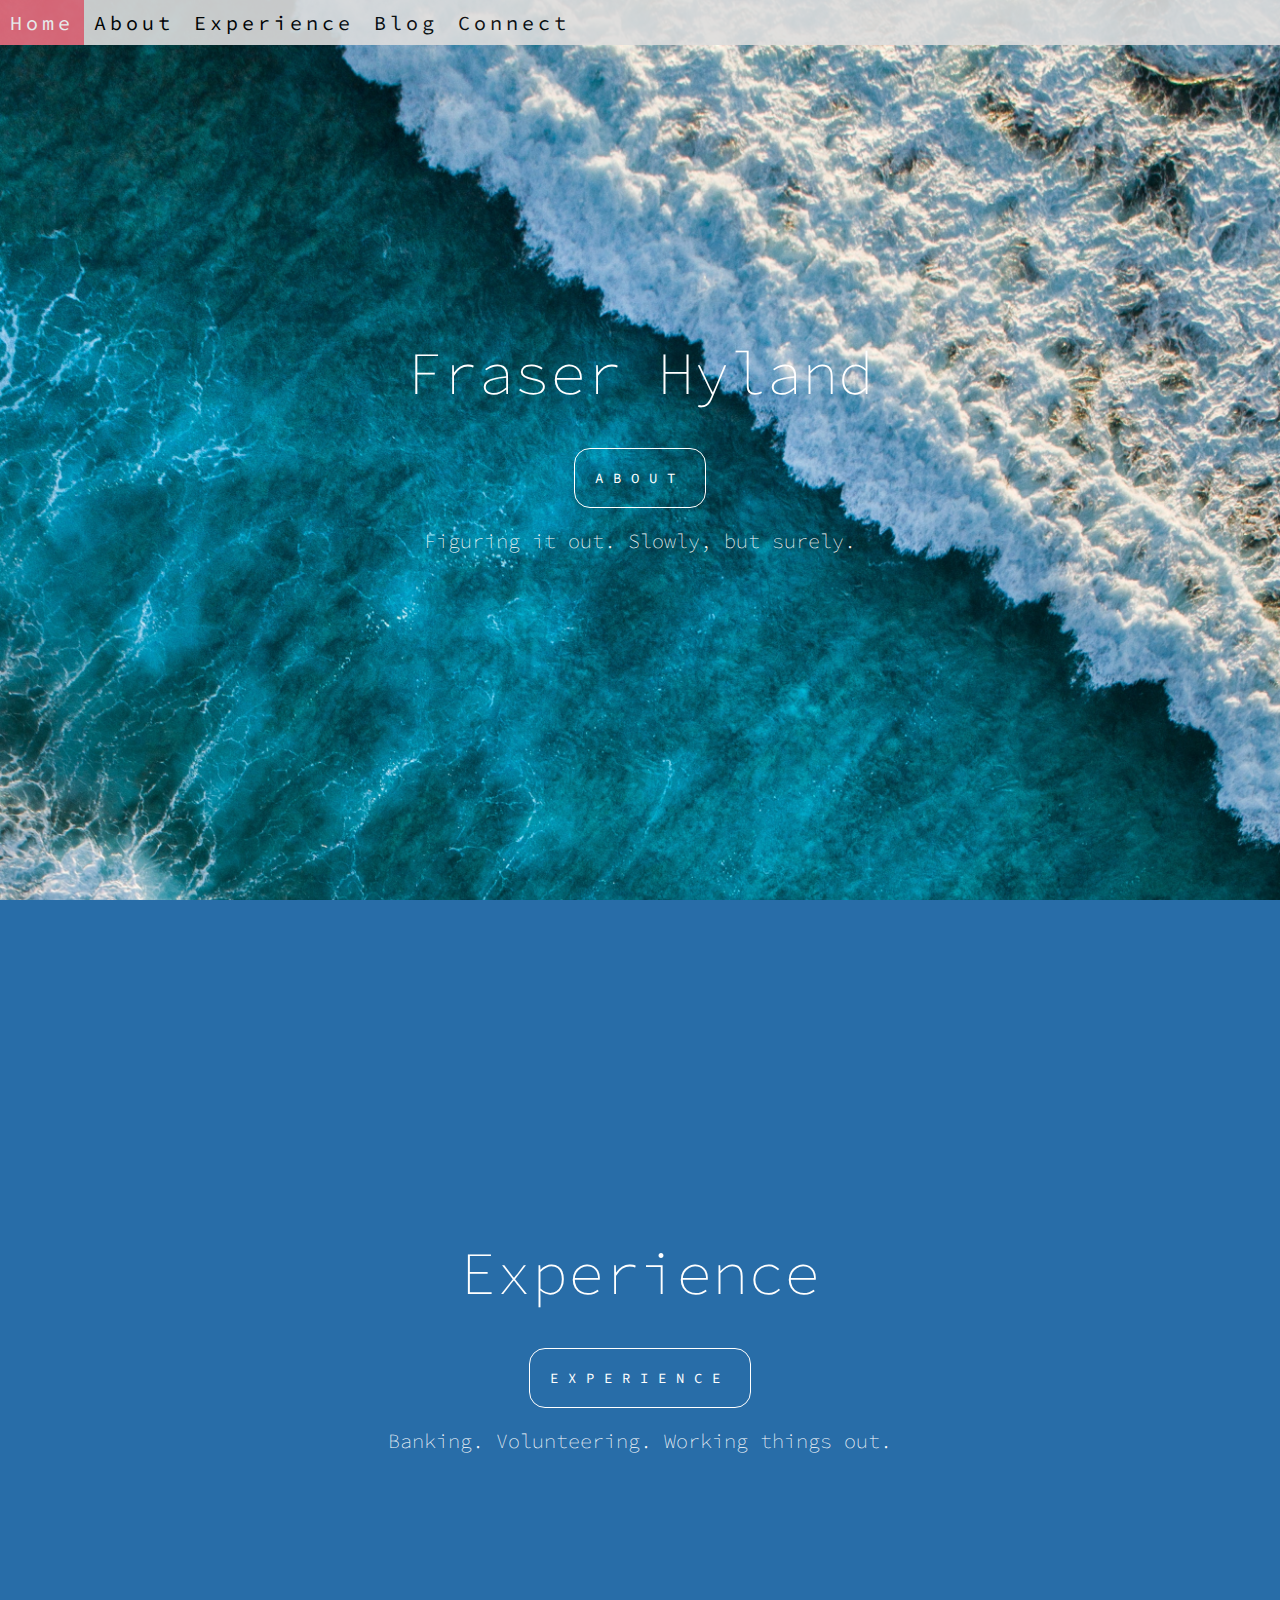
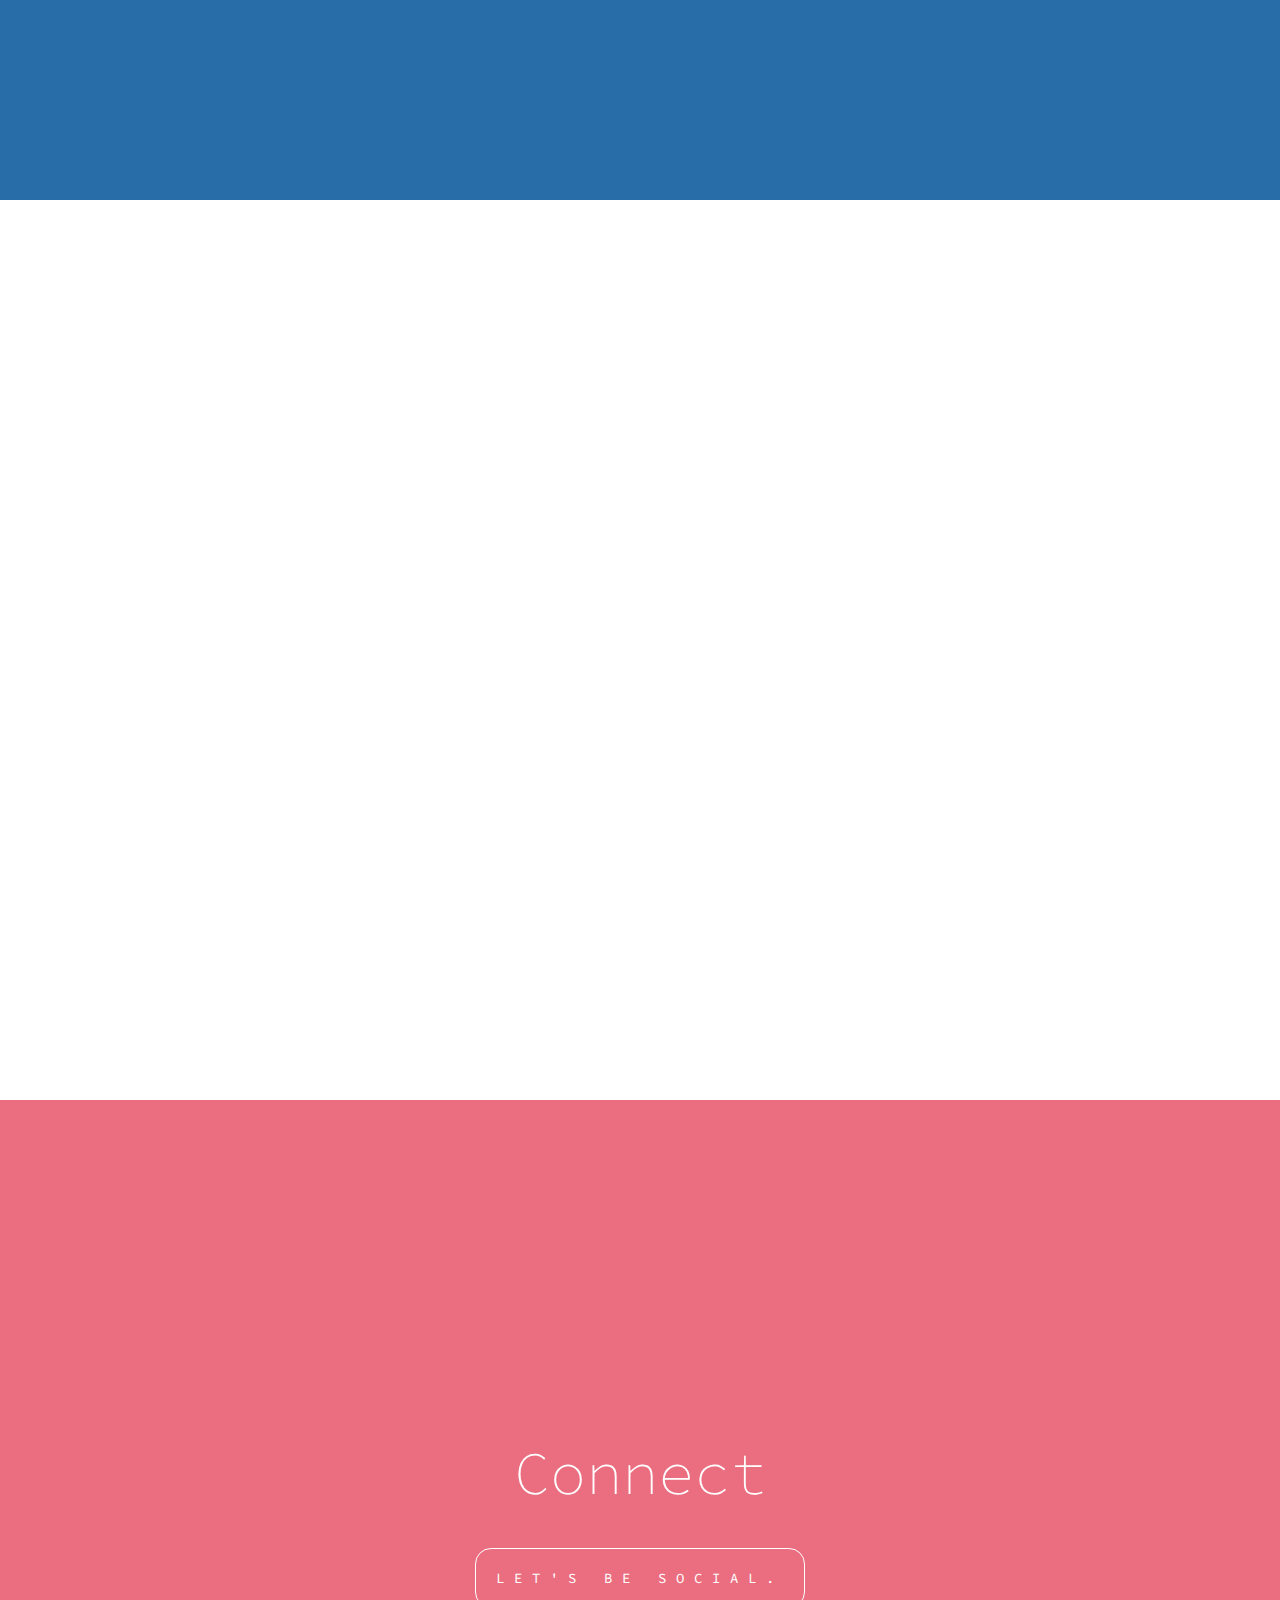
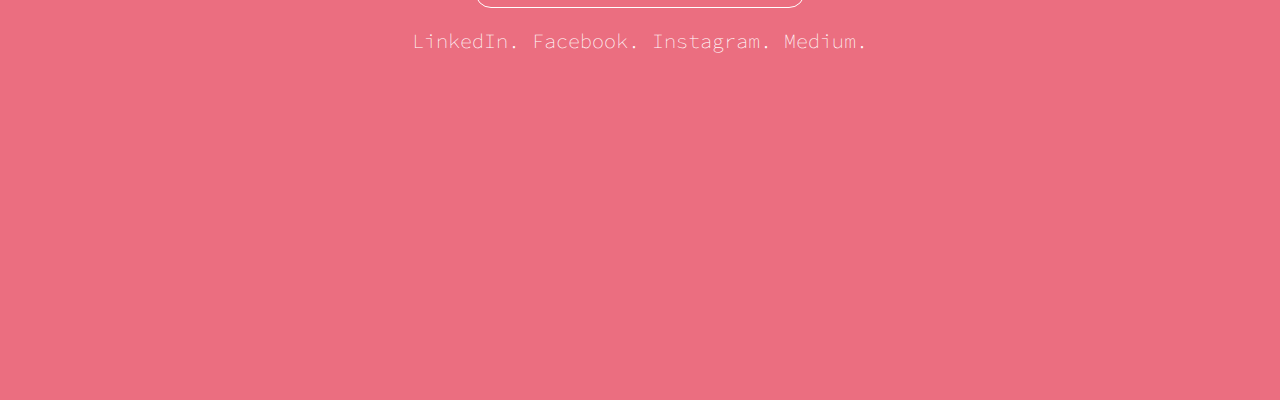
==== index.html @ 8ef7f17a "Personal Website" ====
<!DOCTYPE html>
<html>
<head>
	<title>Fraser Hyland</title>
	<link rel="stylesheet" type="text/css" href="stylesheet.css">
</head>

<body>
	<div id="navbar">
		<ul>
			<li>
				<a href="index.html";>Home</a>
			</li>
			<li>
				<a href="AboutPage.html";>About</a>
			</li>
			<li>
				<a href="ExperiencePage.html";>Experience</a>
			</li>
			<li>
				<a href="BlogPage.html";>Blog</a>
			</li>
			<li>
				<a href="Connect.html";>Connect</a>
			</li>
		</ul>
	</div>

	<div id="TitleSection">
		<h2>Fraser Hyland</h2>
		<button onclick="window.location.href='AboutPage.html';">About</button>
		<br>
		<p>Figuring it out. Slowly, but surely.</p>
		<br>
	</div>

	<div id="ExperienceSection">
		<h2>Experience</h2>
		<button onclick="window.location.href='ExperiencePage.html';">Experience</button>
		<br>
		<p>Banking. Volunteering. Working things out.</p>
		<br>
	</div>

	<div id="BlogSection">
		<h2>Blog</h2>
		<button onclick="window.location.href='BlogPage.html';">Blog</button>
		<br>
		<p>Sometimes I write about things.</p>
		<br>
	</div>

	<div id="ConnectSection">
		<h2>Connect</h2>
		<button onclick="window.location.href='Connect.html';">Let's be social.</button>
		<br>
		<p>LinkedIn. Facebook. Instagram. Medium.</p>
		<br>
	</div>

</body>
</html>
---- stylesheet.css ----
@import url(https://fonts.googleapis.com/css?family=EB+Garamond:200,300,400,500,600,700,900);
@import url(https://fonts.googleapis.com/css?family=Source+Code+Pro:200,300,400,500,600,700,900);

* {
	border: 0;
	padding: 0;
	margin: 0;
}

#navbar {
	overflow: hidden;
	background: #ddd;
	opacity: 0.9;
	filter: alpha(opacity=50);
	position: fixed;
	top: 0;
	left: 0;
	z-index: 9999;
	width: 100%;
	height: 45px;
}

#navbar a {
	float: left;
	display: inline-block;
	color: black;
	text-align: center;
	padding: 10px 10px;
	text-decoration: none;
	font-family: "Source Code Pro", serif;
	font-size: 20px;
	letter-spacing: 4px;
}

#navbar a:hover {
	color: white;
	transition: all 0.3s ease-out;
	background: #eb6e80;
}
#navbar li {
	float: left;
	display: inline-block;
}

#TitleSection {
	background-image: url(sea.jpg);
	background-size: cover; 
	display: flex;
	flex-direction: column;
	align-items: center;
	justify-content: center;
	font-family: "Source Code Pro";
	font-weight: 200;
	width: 100%;
	height: 100vh;
}

#ExperienceSection {
	background-color: #286da8;
	background-size: cover; 
	display: flex;
	flex-direction: column;
	align-items: center;
	justify-content: center;
	font-family: "Source Code Pro";
	font-weight: 200;
	width: 100%;
	height: 100vh;
}

#BlogSection {
	background-image: url(hammock.jpg);
	background-size: cover; 
	display: flex;
	flex-direction: column;
	align-items: center;
	justify-content: center;
	font-family: "Source Code Pro";
	font-weight: 200;
	width: 100%;
	height: 100vh;
}

#ConnectSection {
	background-color: #eb6e80;
	background-size: cover; 
	display: flex;
	flex-direction: column;
	align-items: center;
	justify-content: center;
	font-family: "Source Code Pro";
	font-weight: 200;
	width: 100%;
	height: 100vh;
}

h2 {
	font-size: 60px;
	font-weight: 200;
	color: white;
	background: none;
	padding: 8px 24px;
	border-radius: 16px;
}

button {
	margin: 30px auto 0;
	padding: 20px 20px;
	background-color: transparent;
	color: white;
	font-family: "Source Code Pro";
	font-size: 14px;
	text-align: center;
	border: 1px solid white;
	border-radius: 16px;
	text-transform: uppercase;
	text-decoration: none;
	letter-spacing: 10px;
	outline: none;
	cursor: pointer;
}

button:hover {
	transition: 0.3s;
	color: black;
	border: 1px solid black;
}

p {
	font-size: 20px;
	color: white;
}
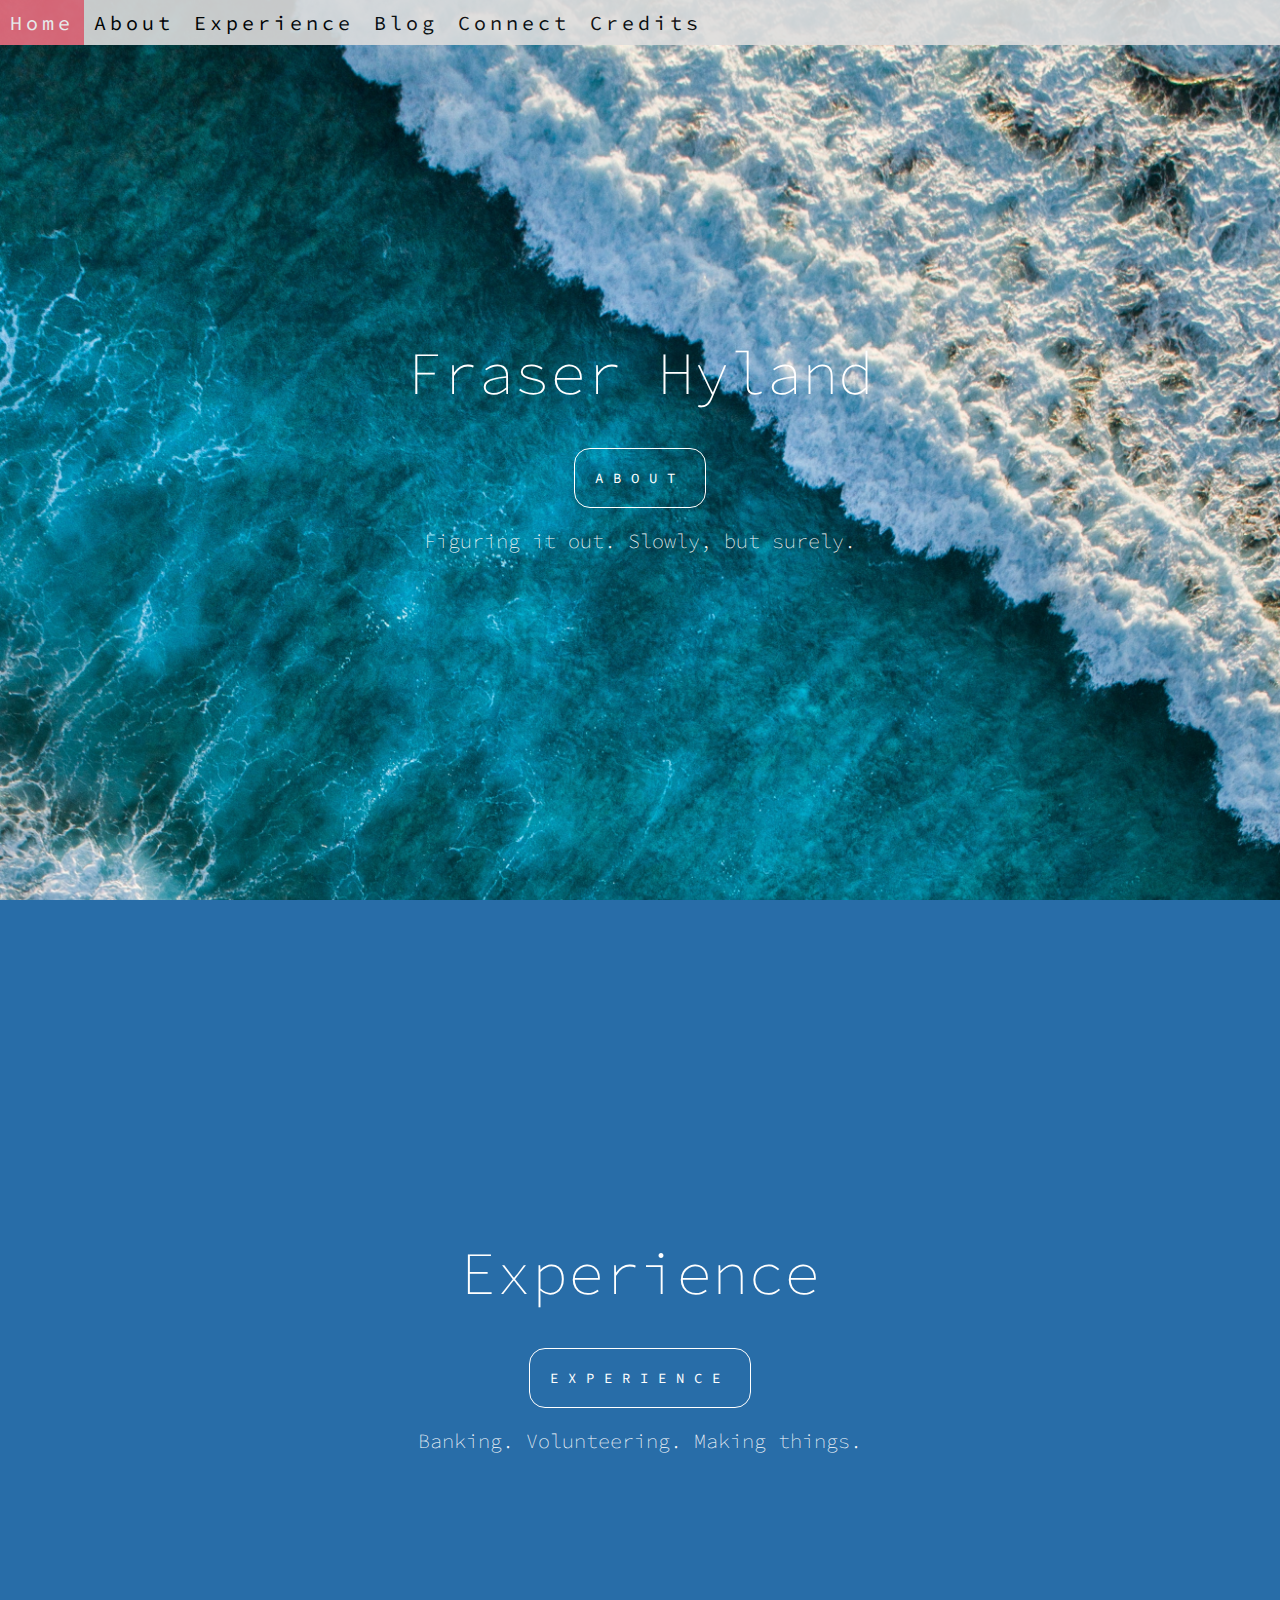
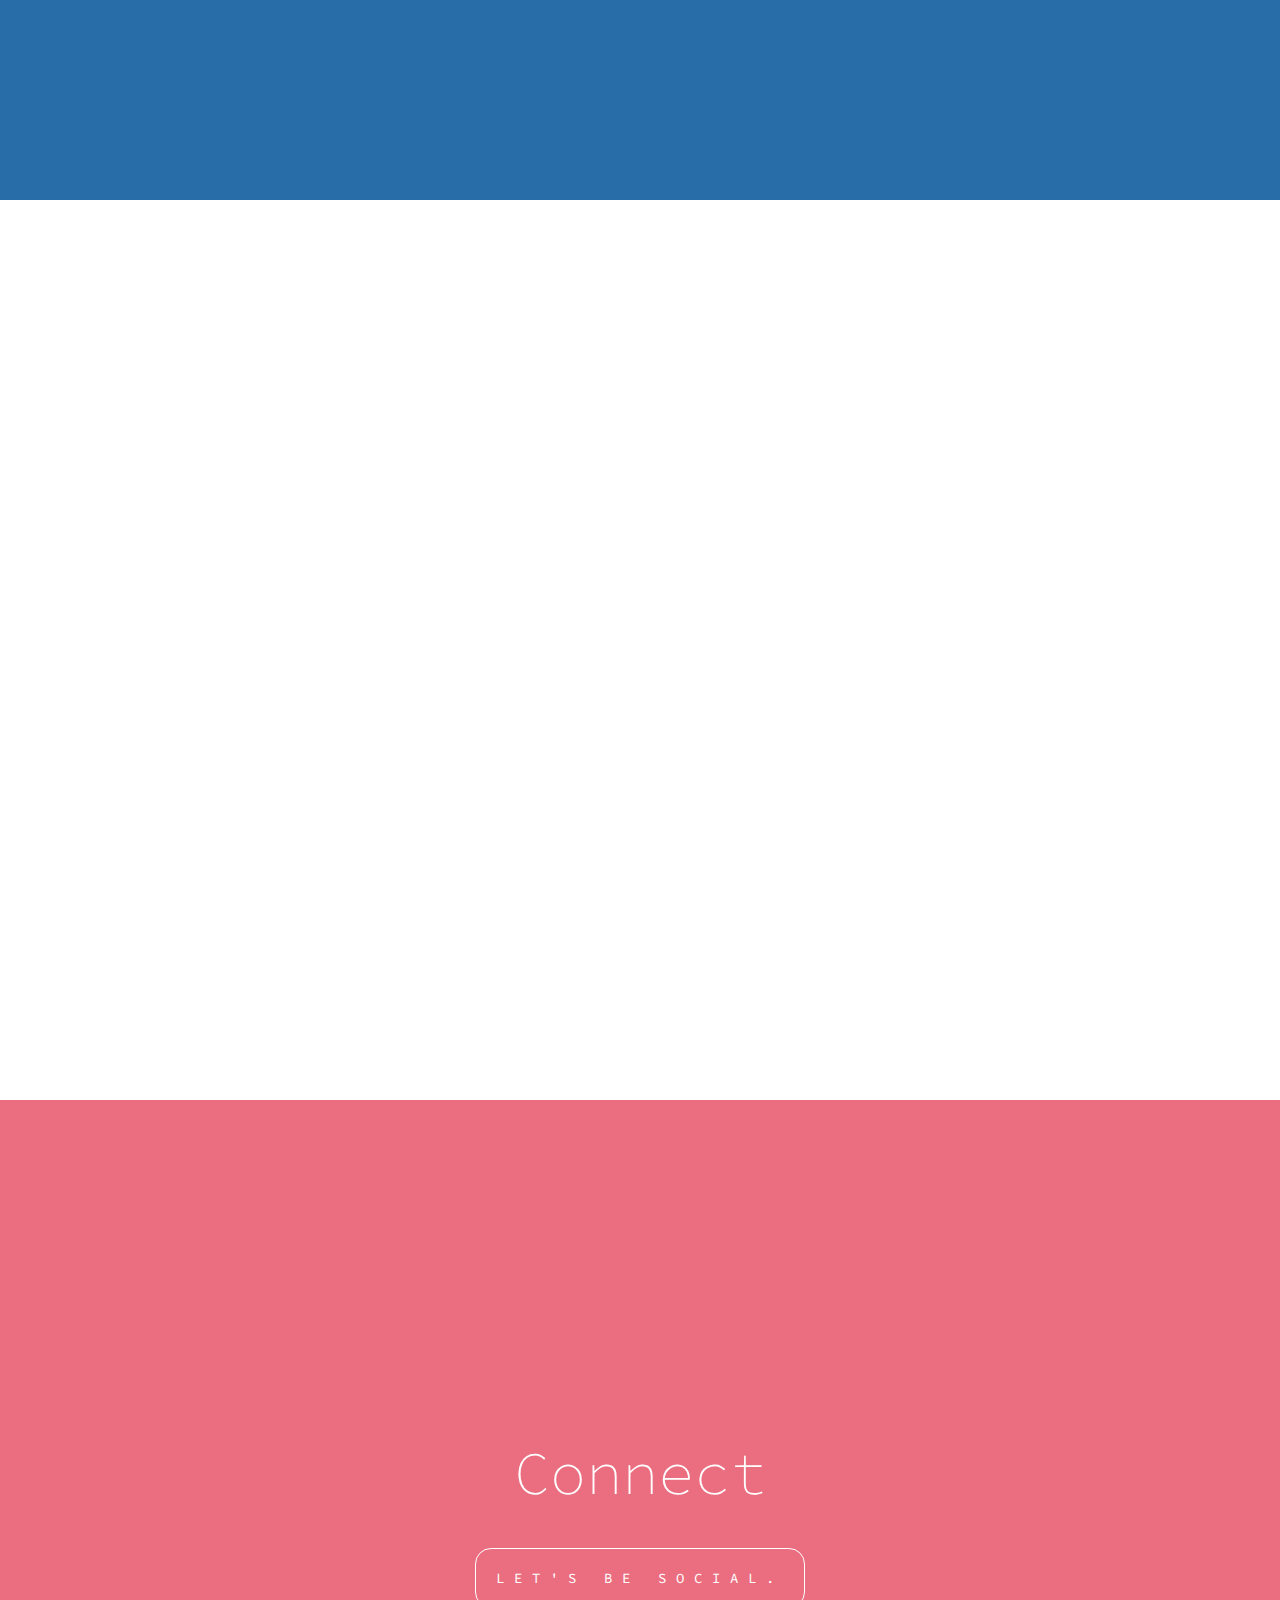
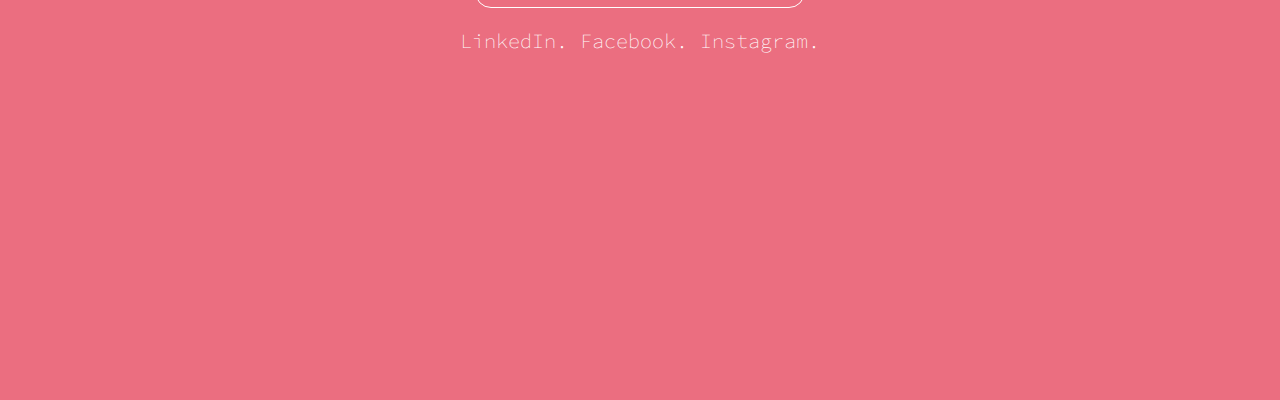
==== commit 97b4b574: "Add files via upload" ====
--- a/index.html
+++ b/index.html
@@ -24,6 +24,9 @@
 			<li>
 				<a href="Connect.html";>Connect</a>
 			</li>
+			<li>
+				<a href="Credits.html";>Credits</a>
+			</li>
 		</ul>
 	</div>
 
@@ -39,7 +42,7 @@
 		<h2>Experience</h2>
 		<button onclick="window.location.href='ExperiencePage.html';">Experience</button>
 		<br>
-		<p>Banking. Volunteering. Working things out.</p>
+		<p>Banking. Volunteering. Making things.</p>
 		<br>
 	</div>
 
@@ -55,7 +58,7 @@
 		<h2>Connect</h2>
 		<button onclick="window.location.href='Connect.html';">Let's be social.</button>
 		<br>
-		<p>LinkedIn. Facebook. Instagram. Medium.</p>
+		<p>LinkedIn. Facebook. Instagram.</p>
 		<br>
 	</div>
 
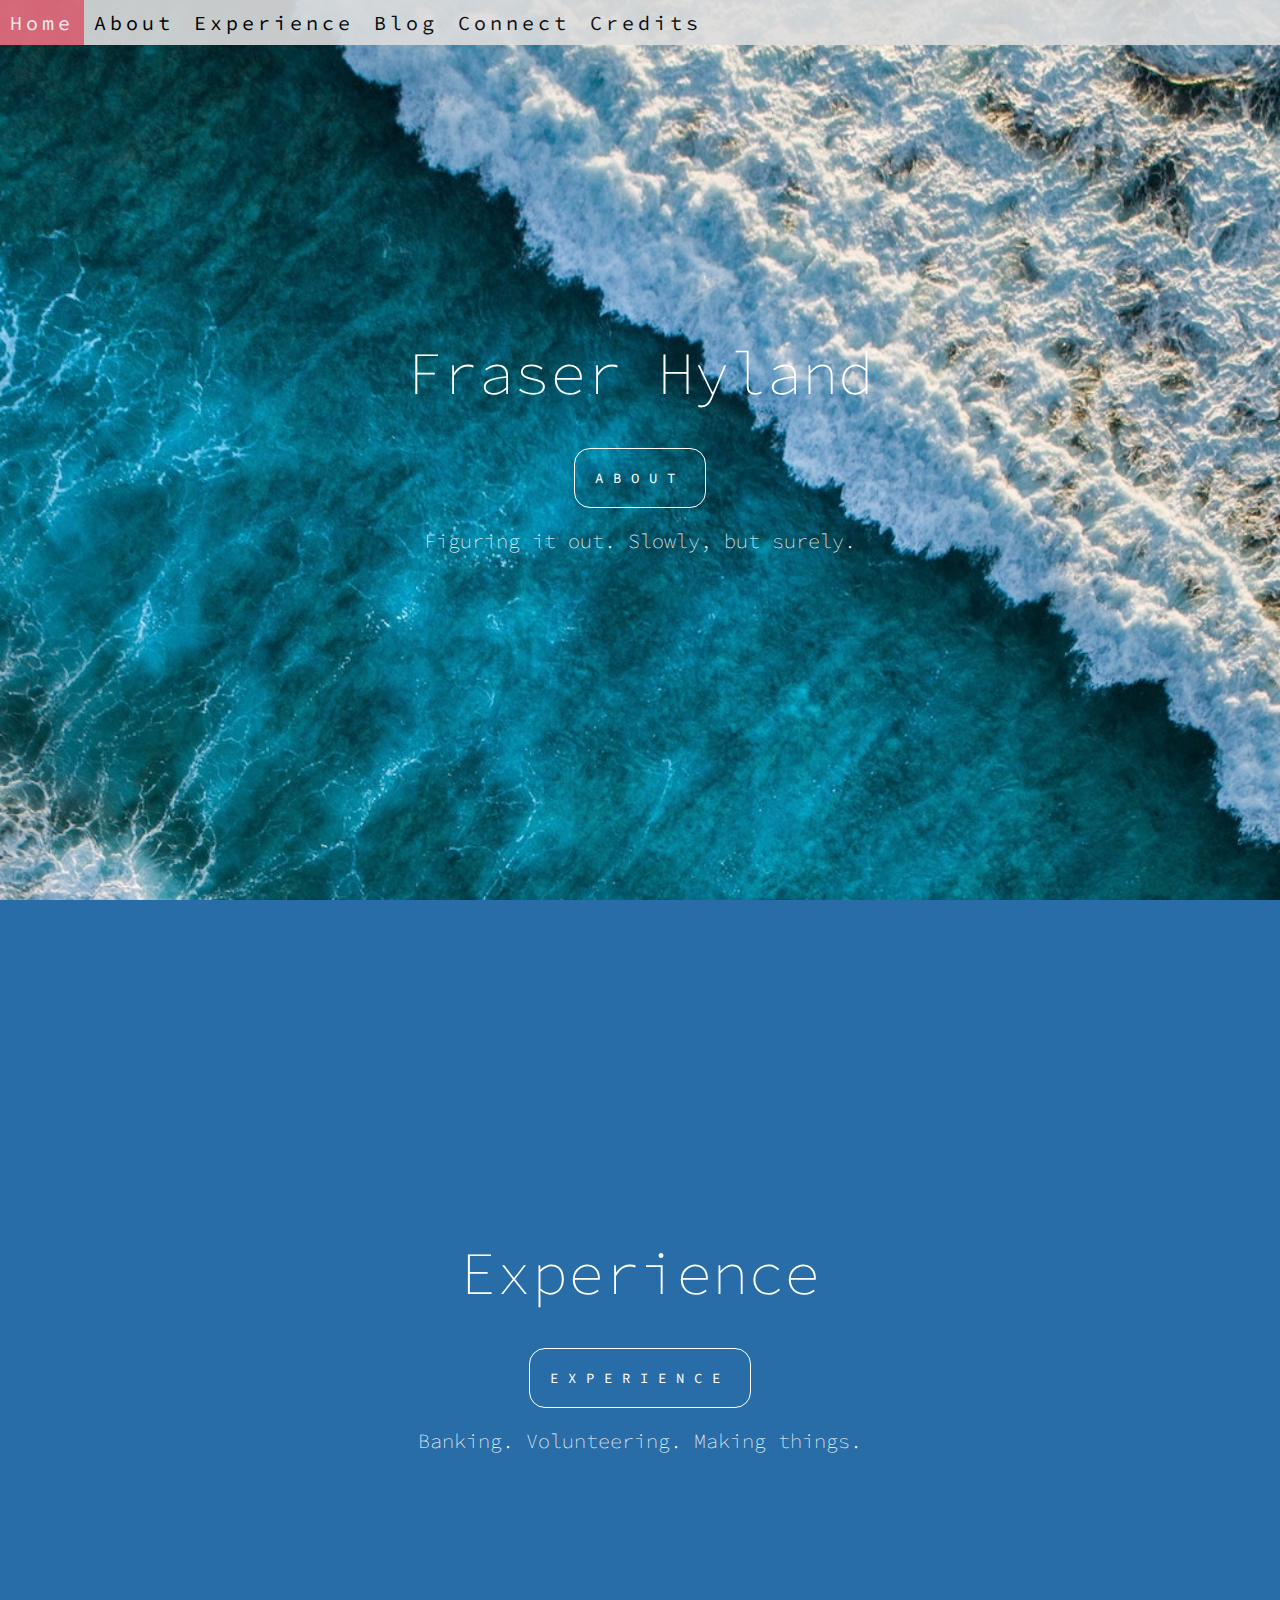
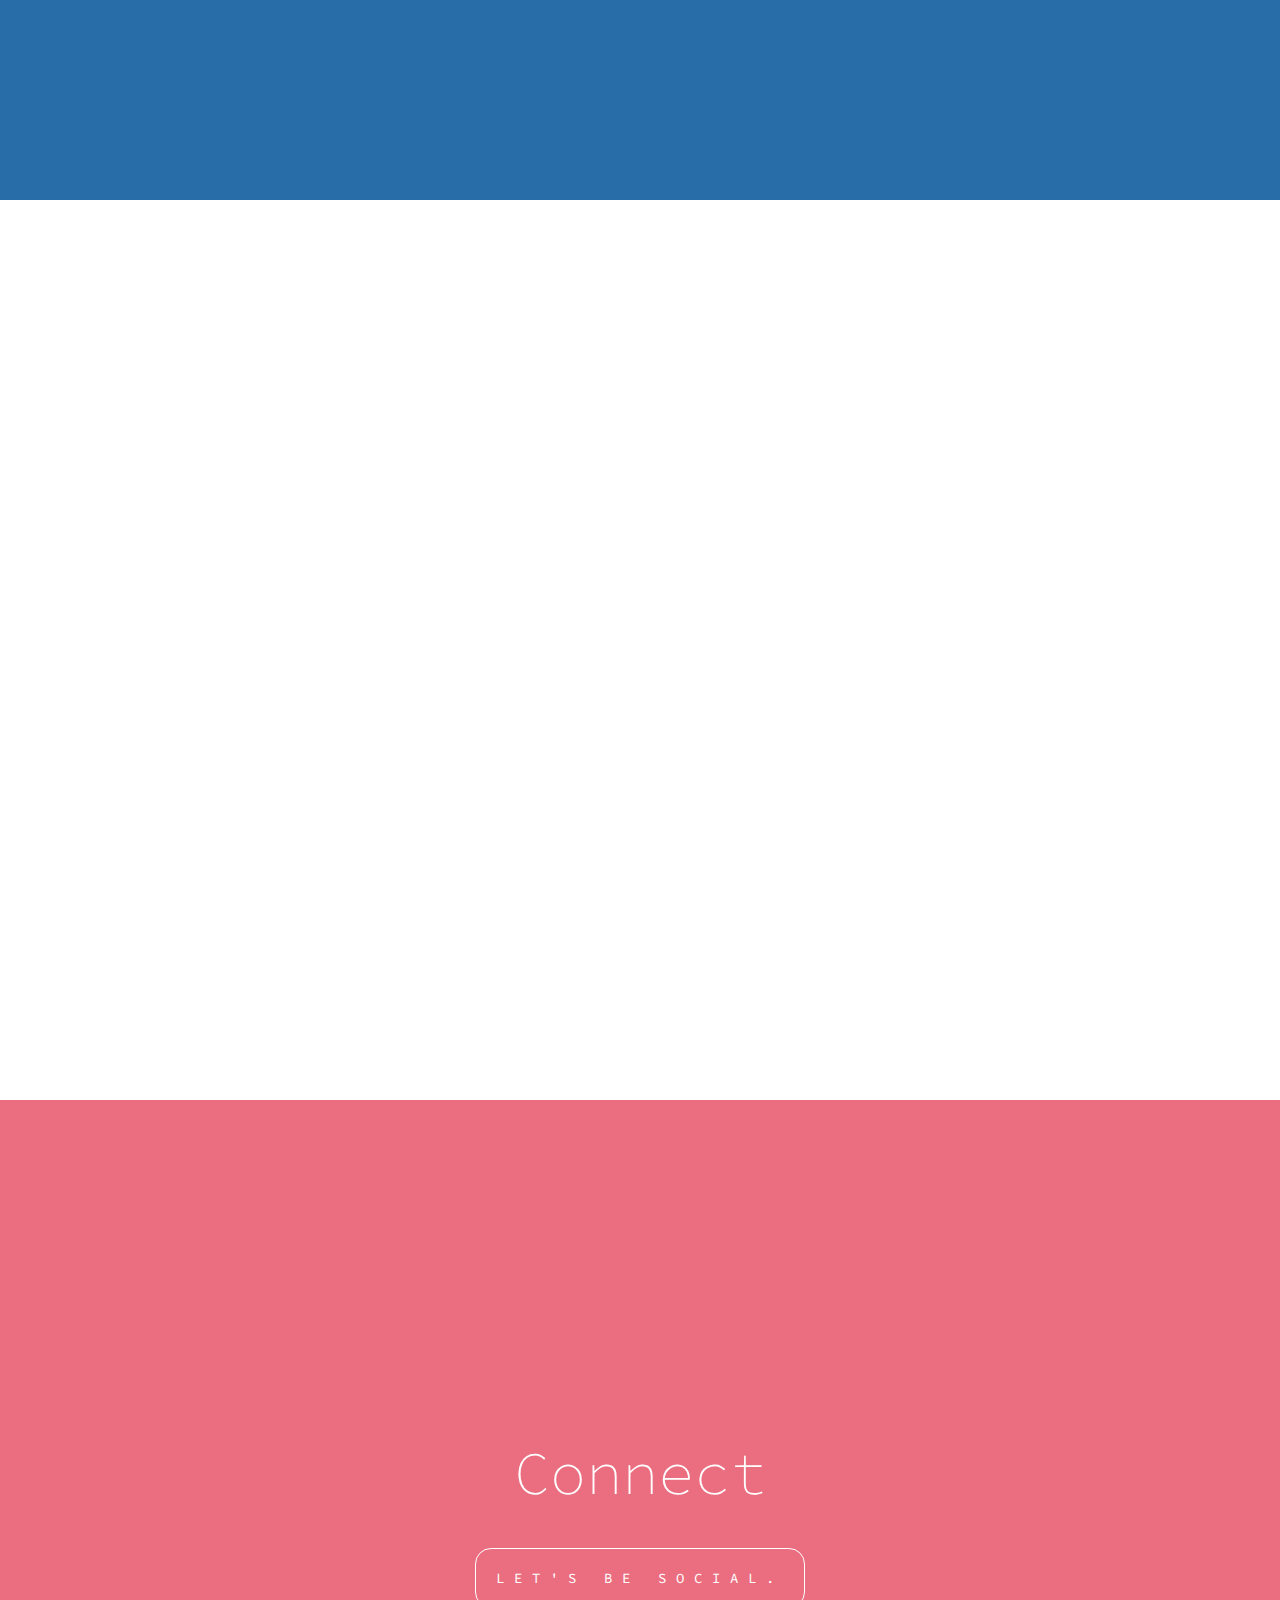
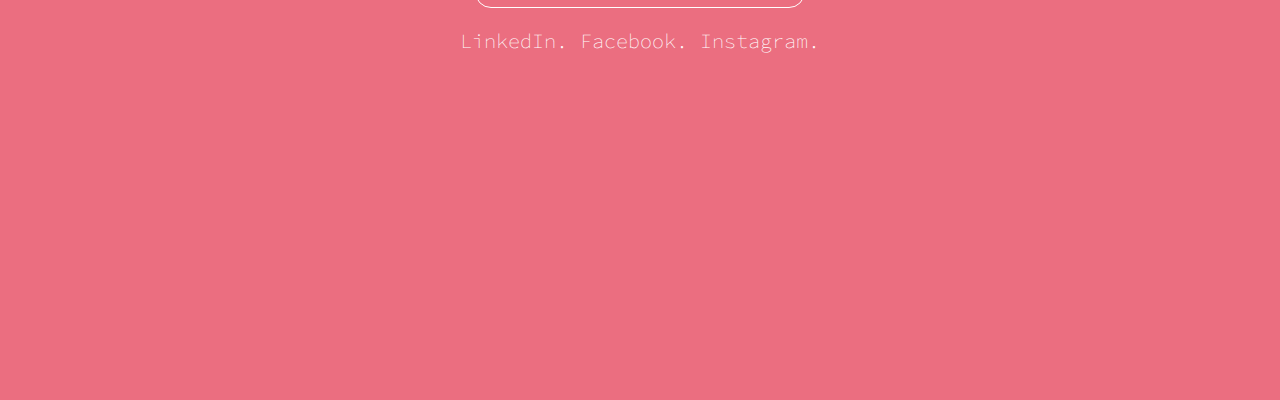
==== commit 791037c3: "Adding JavaScript element" ====
--- a/index.html
+++ b/index.html
@@ -61,6 +61,6 @@
 		<p>LinkedIn. Facebook. Instagram.</p>
 		<br>
 	</div>
-
+<script src="IndexScript.js"></script>	
 </body>
 </html>